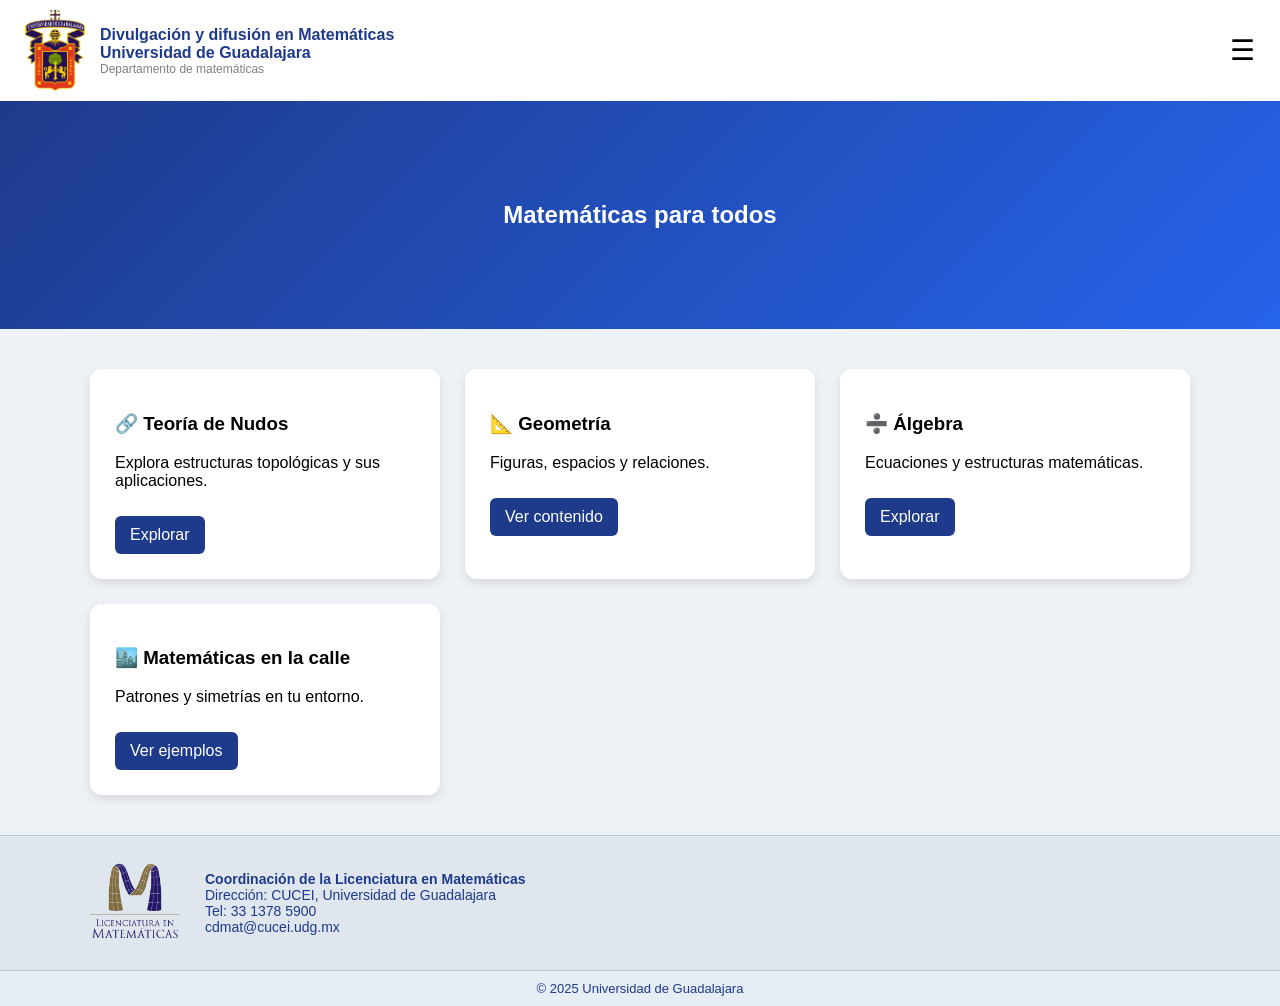
==== prototipo/index.html @ 3699f7f4 "Add files via upload" ====
<!DOCTYPE html>
<html lang="es">

<head>
    <meta charset="UTF-8">
    <meta name="viewport" content="width=device-width, initial-scale=1.0">
    <title>Divulgación Matemática</title>

    <style>
        body {
            margin: 0;
            font-family: 'Segoe UI', sans-serif;
            background: #eef2f7;
        }

        /* HEADER */
        header {
            background: white;
            padding: 10px 25px;
            display: flex;
            justify-content: space-between;
            align-items: center;
            box-shadow: 0 2px 5px rgba(0, 0, 0, 0.1);
        }

        .brand {
            display: flex;
            align-items: center;
            gap: 15px;
        }

        .site-title {
            font-weight: bold;
            color: #1e3a8a;
            font-size: 16px;
        }

        .muted {
            font-size: 12px;
            color: gray;
        }

        /* HAMBURGUESA */
        .menu-btn {
            font-size: 28px;
            cursor: pointer;
        }

        /* MENÚ */
        .side-menu {
            position: fixed;
            top: 0;
            right: -320px;
            width: 320px;
            height: 100%;
            background: #1e293b;
            color: white;
            transition: 0.4s;
            z-index: 1000;
            display: flex;
            flex-direction: column;
        }

        .side-menu.active {
            right: 0;
        }

        /* HEADER MENU */
        .menu-header {
            padding: 20px;
            border-bottom: 1px solid #334155;
            font-weight: bold;
        }

        /* LINKS */
        .menu-section {
            padding: 10px 0;
        }

        .menu-section a {
            display: block;
            padding: 12px 25px;
            text-decoration: none;
            color: white;
            font-size: 16px;
        }

        .menu-section a:hover {
            background: #334155;
        }

        /* BOTÓN CERRAR */
        .close-btn {
            position: absolute;
            top: 15px;
            right: 20px;
            font-size: 28px;
            cursor: pointer;
        }

        /* OVERLAY */
        #overlay {
            position: fixed;
            top: 0;
            left: 0;
            width: 100%;
            height: 100%;
            background: rgba(0, 0, 0, 0.4);
            display: none;
            z-index: 999;
        }

        #overlay.active {
            display: block;
        }

        /* HERO */
        .hero {
            text-align: center;
            padding: 80px 20px;
            background: linear-gradient(135deg, #1e3a8a, #2563eb);
            color: white;
        }

        /* CONTENIDO */
        .container {
            max-width: 1100px;
            margin: auto;
            padding: 40px 20px;
        }

        .grid {
            display: grid;
            grid-template-columns: repeat(auto-fit, minmax(260px, 1fr));
            gap: 25px;
        }

        .card {
            background: white;
            padding: 25px;
            border-radius: 12px;
            box-shadow: 0 4px 10px rgba(0, 0, 0, 0.1);
            transition: 0.3s;
        }

        .card:hover {
            transform: translateY(-5px);
        }

        /* BOTÓN */
        .btn {
            display: inline-block;
            margin-top: 10px;
            padding: 10px 15px;
            background: #1e3a8a;
            color: white;
            text-decoration: none;
            border-radius: 6px;
        }

        /* FOOTER */
        .udg-footer {
            background: #dfe6ee;
            border-top: 1px solid #bfc9d4;
        }

        .footer-content {
            display: flex;
            align-items: center;
            gap: 25px;
            max-width: 1100px;
            margin: auto;
            padding: 20px;
        }

        .footer-logo img {
            width: 90px;
        }

        .footer-text {
            font-size: 14px;
            color: #1e3a8a;
        }

        .footer-bottom {
            text-align: center;
            font-size: 13px;
            color: #1e3a8a;
            padding: 10px;
            border-top: 1px solid #bfc9d4;
            background: #e7edf5;
        }

        /* RESPONSIVE */
        @media (max-width: 600px) {
            .footer-content {
                flex-direction: column;
                text-align: center;
            }
        }
    </style>
</head>

<body>

    <header>
        <div class="brand">
            <img src="img/logo.png" style="width:60px;">
            <div>
                <div class="site-title">
                    Divulgación y difusión en Matemáticas<br>
                    Universidad de Guadalajara
                </div>
                <div class="muted">Departamento de matemáticas</div>
            </div>
        </div>

        <div class="menu-btn" onclick="toggleMenu()">☰</div>
    </header>

    <!-- MENÚ MEJORADO -->
    <div class="side-menu" id="menu">
        <span class="close-btn" onclick="toggleMenu()">✕</span>

        <div class="menu-header">Menú</div>

        <div class="menu-section">
            <a href="index.html">Inicio</a>
            <a href="https://cdmat-udg.github.io/Teoria-de-nudos/">Teoría de Nudos</a>
        </div>

        <div class="menu-header">Áreas</div>
        <div class="menu-section">
            <a href="#">Geometría</a>
            <a href="#">Álgebra</a>
            <a href="#">Cálculo</a>
        </div>

        <div class="menu-header">Explora</div>
        <div class="menu-section">
            <a href="#">Matemáticas en la calle</a>
            <a href="#">Vida diaria</a>
            <a href="#">Retos</a>
        </div>
    </div>

    <div id="overlay" onclick="toggleMenu()"></div>

    <section class="hero">
        <h1>Matemáticas para todos</h1>
    </section>

    <!-- CONTENIDO ORDENADO -->
    <div class="container">
        <div class="grid">

            <div class="card">
                <h3>🔗 Teoría de Nudos</h3>
                <p>Explora estructuras topológicas y sus aplicaciones.</p>
                <a href="nudos/index.html" class="btn">Explorar</a>
            </div>

            <div class="card">
                <h3>📐 Geometría</h3>
                <p>Figuras, espacios y relaciones.</p>
                <a href="#" class="btn">Ver contenido</a>
            </div>

            <div class="card">
                <h3>➗ Álgebra</h3>
                <p>Ecuaciones y estructuras matemáticas.</p>
                <a href="#" class="btn">Explorar</a>
            </div>

            <div class="card">
                <h3>🏙️ Matemáticas en la calle</h3>
                <p>Patrones y simetrías en tu entorno.</p>
                <a href="#" class="btn">Ver ejemplos</a>
            </div>

        </div>
    </div>

    <footer class="udg-footer">
        <div class="footer-content">
            <div class="footer-logo">
                <img src="img/logoM.png">
            </div>
            <div class="footer-text">
                <strong>Coordinación de la Licenciatura en Matemáticas</strong><br>
                Dirección: CUCEI, Universidad de Guadalajara<br>
                Tel: 33 1378 5900<br>
                cdmat@cucei.udg.mx
            </div>
        </div>

        <div class="footer-bottom">
            © 2025 Universidad de Guadalajara
        </div>
    </footer>

    <script>
        function toggleMenu() {
            document.getElementById("menu").classList.toggle("active");
            document.getElementById("overlay").classList.toggle("active");
        }
    </script>

</body>

</html>
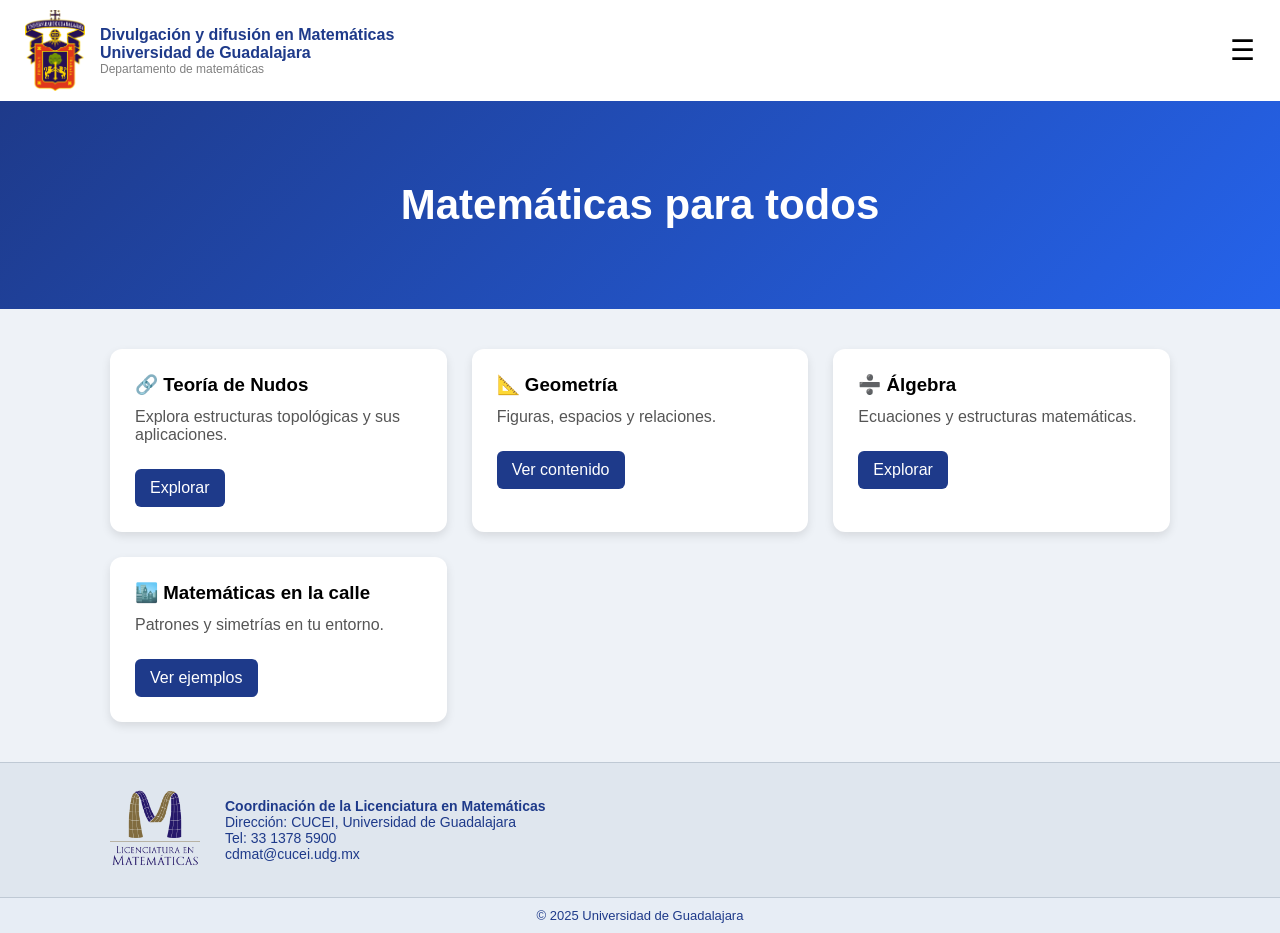
==== commit 2f9640cf: "Modularizacion" ====
--- a/prototipo/index.html
+++ b/prototipo/index.html
@@ -6,305 +6,171 @@
     <meta name="viewport" content="width=device-width, initial-scale=1.0">
     <title>Divulgación Matemática</title>
 
-    <style>
-        body {
-            margin: 0;
-            font-family: 'Segoe UI', sans-serif;
-            background: #eef2f7;
-        }
-
-        /* HEADER */
-        header {
-            background: white;
-            padding: 10px 25px;
-            display: flex;
-            justify-content: space-between;
-            align-items: center;
-            box-shadow: 0 2px 5px rgba(0, 0, 0, 0.1);
-        }
-
-        .brand {
-            display: flex;
-            align-items: center;
-            gap: 15px;
-        }
-
-        .site-title {
-            font-weight: bold;
-            color: #1e3a8a;
-            font-size: 16px;
-        }
-
-        .muted {
-            font-size: 12px;
-            color: gray;
-        }
-
-        /* HAMBURGUESA */
-        .menu-btn {
-            font-size: 28px;
-            cursor: pointer;
-        }
-
-        /* MENÚ */
-        .side-menu {
-            position: fixed;
-            top: 0;
-            right: -320px;
-            width: 320px;
-            height: 100%;
-            background: #1e293b;
-            color: white;
-            transition: 0.4s;
-            z-index: 1000;
-            display: flex;
-            flex-direction: column;
-        }
-
-        .side-menu.active {
-            right: 0;
-        }
-
-        /* HEADER MENU */
-        .menu-header {
-            padding: 20px;
-            border-bottom: 1px solid #334155;
-            font-weight: bold;
-        }
-
-        /* LINKS */
-        .menu-section {
-            padding: 10px 0;
-        }
-
-        .menu-section a {
-            display: block;
-            padding: 12px 25px;
-            text-decoration: none;
-            color: white;
-            font-size: 16px;
-        }
-
-        .menu-section a:hover {
-            background: #334155;
-        }
-
-        /* BOTÓN CERRAR */
-        .close-btn {
-            position: absolute;
-            top: 15px;
-            right: 20px;
-            font-size: 28px;
-            cursor: pointer;
-        }
-
-        /* OVERLAY */
-        #overlay {
-            position: fixed;
-            top: 0;
-            left: 0;
-            width: 100%;
-            height: 100%;
-            background: rgba(0, 0, 0, 0.4);
-            display: none;
-            z-index: 999;
-        }
-
-        #overlay.active {
-            display: block;
-        }
-
-        /* HERO */
-        .hero {
-            text-align: center;
-            padding: 80px 20px;
-            background: linear-gradient(135deg, #1e3a8a, #2563eb);
-            color: white;
-        }
-
-        /* CONTENIDO */
-        .container {
-            max-width: 1100px;
-            margin: auto;
-            padding: 40px 20px;
-        }
-
-        .grid {
-            display: grid;
-            grid-template-columns: repeat(auto-fit, minmax(260px, 1fr));
-            gap: 25px;
-        }
-
-        .card {
-            background: white;
-            padding: 25px;
-            border-radius: 12px;
-            box-shadow: 0 4px 10px rgba(0, 0, 0, 0.1);
-            transition: 0.3s;
-        }
-
-        .card:hover {
-            transform: translateY(-5px);
-        }
-
-        /* BOTÓN */
-        .btn {
-            display: inline-block;
-            margin-top: 10px;
-            padding: 10px 15px;
-            background: #1e3a8a;
-            color: white;
-            text-decoration: none;
-            border-radius: 6px;
-        }
-
-        /* FOOTER */
-        .udg-footer {
-            background: #dfe6ee;
-            border-top: 1px solid #bfc9d4;
-        }
-
-        .footer-content {
-            display: flex;
-            align-items: center;
-            gap: 25px;
-            max-width: 1100px;
-            margin: auto;
-            padding: 20px;
-        }
-
-        .footer-logo img {
-            width: 90px;
-        }
-
-        .footer-text {
-            font-size: 14px;
-            color: #1e3a8a;
-        }
-
-        .footer-bottom {
-            text-align: center;
-            font-size: 13px;
-            color: #1e3a8a;
-            padding: 10px;
-            border-top: 1px solid #bfc9d4;
-            background: #e7edf5;
-        }
-
-        /* RESPONSIVE */
-        @media (max-width: 600px) {
-            .footer-content {
-                flex-direction: column;
-                text-align: center;
-            }
-        }
-    </style>
+    <!-- CSS -->
+    <link rel="stylesheet" href="css/styles.css">
 </head>
 
 <body>
 
+    <!-- HEADER -->
     <header>
         <div class="brand">
-            <img src="img/logo.png" style="width:60px;">
+            <img src="img/logo.png" alt="Logo UDG" class="logo">
+
             <div>
                 <div class="site-title">
                     Divulgación y difusión en Matemáticas<br>
                     Universidad de Guadalajara
                 </div>
-                <div class="muted">Departamento de matemáticas</div>
+
+                <div class="muted">
+                    Departamento de matemáticas
+                </div>
             </div>
         </div>
 
-        <div class="menu-btn" onclick="toggleMenu()">☰</div>
+        <!-- BOTÓN MENÚ -->
+        <div class="menu-btn" id="menu-btn">
+            ☰
+        </div>
     </header>
 
-    <!-- MENÚ MEJORADO -->
-    <div class="side-menu" id="menu">
-        <span class="close-btn" onclick="toggleMenu()">✕</span>
+    <!-- MENÚ LATERAL -->
+    <aside class="side-menu" id="menu">
 
-        <div class="menu-header">Menú</div>
+        <span class="close-btn" id="close-btn">
+            ✕
+        </span>
+
+        <div class="menu-header">
+            Menú
+        </div>
 
         <div class="menu-section">
             <a href="index.html">Inicio</a>
-            <a href="https://cdmat-udg.github.io/Teoria-de-nudos/">Teoría de Nudos</a>
+            <a href="https://cdmat-udg.github.io/Teoria-de-nudos/">
+                Teoría de Nudos
+            </a>
         </div>
 
-        <div class="menu-header">Áreas</div>
+        <div class="menu-header">
+            Áreas
+        </div>
+
         <div class="menu-section">
             <a href="#">Geometría</a>
             <a href="#">Álgebra</a>
             <a href="#">Cálculo</a>
         </div>
 
-        <div class="menu-header">Explora</div>
+        <div class="menu-header">
+            Explora
+        </div>
+
         <div class="menu-section">
             <a href="#">Matemáticas en la calle</a>
             <a href="#">Vida diaria</a>
             <a href="#">Retos</a>
         </div>
-    </div>
 
-    <div id="overlay" onclick="toggleMenu()"></div>
+    </aside>
 
+    <!-- FONDO OSCURO -->
+    <div id="overlay"></div>
+
+    <!-- HERO -->
     <section class="hero">
         <h1>Matemáticas para todos</h1>
     </section>
 
-    <!-- CONTENIDO ORDENADO -->
-    <div class="container">
+    <!-- CONTENIDO -->
+    <main class="container">
+
         <div class="grid">
 
-            <div class="card">
+            <article class="card">
                 <h3>🔗 Teoría de Nudos</h3>
-                <p>Explora estructuras topológicas y sus aplicaciones.</p>
-                <a href="nudos/index.html" class="btn">Explorar</a>
+                <p>
+                    Explora estructuras topológicas y sus aplicaciones.
+                </p>
+
+                <a href="nudos/index.html" class="btn">
+                    Explorar
+                </a>
+            </article>
+
+            <article class="card">
+                <h3>📐 Geometría</h3>
+                <p>
+                    Figuras, espacios y relaciones.
+                </p>
+
+                <a href="#" class="btn">
+                    Ver contenido
+                </a>
+            </article>
+
+            <article class="card">
+                <h3>➗ Álgebra</h3>
+                <p>
+                    Ecuaciones y estructuras matemáticas.
+                </p>
+
+                <a href="#" class="btn">
+                    Explorar
+                </a>
+            </article>
+
+            <article class="card">
+                <h3>🏙️ Matemáticas en la calle</h3>
+                <p>
+                    Patrones y simetrías en tu entorno.
+                </p>
+
+                <a href="#" class="btn">
+                    Ver ejemplos
+                </a>
+            </article>
+
+        </div>
+
+    </main>
+
+    <!-- FOOTER -->
+    <footer class="udg-footer">
+
+        <div class="footer-content">
+
+            <div class="footer-logo">
+                <img src="img/logoM.png" alt="Logo Matemáticas">
             </div>
 
-            <div class="card">
-                <h3>📐 Geometría</h3>
-                <p>Figuras, espacios y relaciones.</p>
-                <a href="#" class="btn">Ver contenido</a>
+            <div class="footer-text">
+                <strong>
+                    Coordinación de la Licenciatura en Matemáticas
+                </strong>
+
+                <br>
+
+                Dirección: CUCEI, Universidad de Guadalajara
+                <br>
+
+                Tel: 33 1378 5900
+                <br>
+
+                cdmat@cucei.udg.mx
             </div>
 
-            <div class="card">
-                <h3>➗ Álgebra</h3>
-                <p>Ecuaciones y estructuras matemáticas.</p>
-                <a href="#" class="btn">Explorar</a>
-            </div>
-
-            <div class="card">
-                <h3>🏙️ Matemáticas en la calle</h3>
-                <p>Patrones y simetrías en tu entorno.</p>
-                <a href="#" class="btn">Ver ejemplos</a>
-            </div>
-
-        </div>
-    </div>
-
-    <footer class="udg-footer">
-        <div class="footer-content">
-            <div class="footer-logo">
-                <img src="img/logoM.png">
-            </div>
-            <div class="footer-text">
-                <strong>Coordinación de la Licenciatura en Matemáticas</strong><br>
-                Dirección: CUCEI, Universidad de Guadalajara<br>
-                Tel: 33 1378 5900<br>
-                cdmat@cucei.udg.mx
-            </div>
         </div>
 
         <div class="footer-bottom">
             © 2025 Universidad de Guadalajara
         </div>
+
     </footer>
 
-    <script>
-        function toggleMenu() {
-            document.getElementById("menu").classList.toggle("active");
-            document.getElementById("overlay").classList.toggle("active");
-        }
-    </script>
+    <!-- JS -->
+    <script src="js/menu.js"></script>
 
 </body>
 
--- a/prototipo/css/styles.css
+++ b/prototipo/css/styles.css
@@ -0,0 +1,246 @@
+/* RESET */
+* {
+    margin: 0;
+    padding: 0;
+    box-sizing: border-box;
+}
+
+/* BODY */
+body {
+    font-family: 'Segoe UI', sans-serif;
+    background: #eef2f7;
+}
+
+/* =========================
+   HEADER
+========================= */
+header {
+    background: white;
+    padding: 10px 25px;
+    display: flex;
+    justify-content: space-between;
+    align-items: center;
+    box-shadow: 0 2px 5px rgba(0, 0, 0, 0.1);
+}
+
+.brand {
+    display: flex;
+    align-items: center;
+    gap: 15px;
+}
+
+.logo {
+    width: 60px;
+}
+
+.site-title {
+    font-weight: bold;
+    color: #1e3a8a;
+    font-size: 16px;
+}
+
+.muted {
+    font-size: 12px;
+    color: gray;
+}
+
+/* BOTÓN MENÚ */
+.menu-btn {
+    font-size: 28px;
+    cursor: pointer;
+}
+
+/* =========================
+   MENÚ LATERAL
+========================= */
+.side-menu {
+    position: fixed;
+    top: 0;
+    right: -320px;
+    width: 320px;
+    height: 100%;
+    background: #1e293b;
+    color: white;
+    transition: 0.4s;
+    z-index: 1000;
+    display: flex;
+    flex-direction: column;
+}
+
+.side-menu.active {
+    right: 0;
+}
+
+/* HEADER DEL MENÚ */
+.menu-header {
+    padding: 20px;
+    border-bottom: 1px solid #334155;
+    font-weight: bold;
+}
+
+/* LINKS */
+.menu-section {
+    padding: 10px 0;
+}
+
+.menu-section a {
+    display: block;
+    padding: 12px 25px;
+    text-decoration: none;
+    color: white;
+    font-size: 16px;
+    transition: 0.3s;
+}
+
+.menu-section a:hover {
+    background: #334155;
+}
+
+/* BOTÓN CERRAR */
+.close-btn {
+    position: absolute;
+    top: 15px;
+    right: 20px;
+    font-size: 28px;
+    cursor: pointer;
+}
+
+/* =========================
+   OVERLAY
+========================= */
+#overlay {
+    position: fixed;
+    top: 0;
+    left: 0;
+    width: 100%;
+    height: 100%;
+    background: rgba(0, 0, 0, 0.4);
+    display: none;
+    z-index: 999;
+}
+
+#overlay.active {
+    display: block;
+}
+
+/* =========================
+   HERO
+========================= */
+.hero {
+    text-align: center;
+    padding: 80px 20px;
+    background: linear-gradient(135deg, #1e3a8a, #2563eb);
+    color: white;
+}
+
+.hero h1 {
+    font-size: 42px;
+}
+
+/* =========================
+   CONTENIDO
+========================= */
+.container {
+    max-width: 1100px;
+    margin: auto;
+    padding: 40px 20px;
+}
+
+/* GRID */
+.grid {
+    display: grid;
+    grid-template-columns: repeat(auto-fit, minmax(260px, 1fr));
+    gap: 25px;
+}
+
+/* CARD */
+.card {
+    background: white;
+    padding: 25px;
+    border-radius: 12px;
+    box-shadow: 0 4px 10px rgba(0, 0, 0, 0.1);
+    transition: 0.3s;
+}
+
+.card:hover {
+    transform: translateY(-5px);
+}
+
+.card h3 {
+    margin-bottom: 12px;
+}
+
+.card p {
+    color: #555;
+    margin-bottom: 15px;
+}
+
+/* BOTÓN */
+.btn {
+    display: inline-block;
+    margin-top: 10px;
+    padding: 10px 15px;
+    background: #1e3a8a;
+    color: white;
+    text-decoration: none;
+    border-radius: 6px;
+    transition: 0.3s;
+}
+
+.btn:hover {
+    background: #2563eb;
+}
+
+/* =========================
+   FOOTER
+========================= */
+.udg-footer {
+    background: #dfe6ee;
+    border-top: 1px solid #bfc9d4;
+}
+
+.footer-content {
+    display: flex;
+    align-items: center;
+    gap: 25px;
+    max-width: 1100px;
+    margin: auto;
+    padding: 20px;
+}
+
+.footer-logo img {
+    width: 90px;
+}
+
+.footer-text {
+    font-size: 14px;
+    color: #1e3a8a;
+}
+
+.footer-bottom {
+    text-align: center;
+    font-size: 13px;
+    color: #1e3a8a;
+    padding: 10px;
+    border-top: 1px solid #bfc9d4;
+    background: #e7edf5;
+}
+
+/* =========================
+   RESPONSIVE
+========================= */
+@media (max-width: 600px) {
+
+    .footer-content {
+        flex-direction: column;
+        text-align: center;
+    }
+
+    .site-title {
+        font-size: 14px;
+    }
+
+    .hero h1 {
+        font-size: 30px;
+    }
+}
